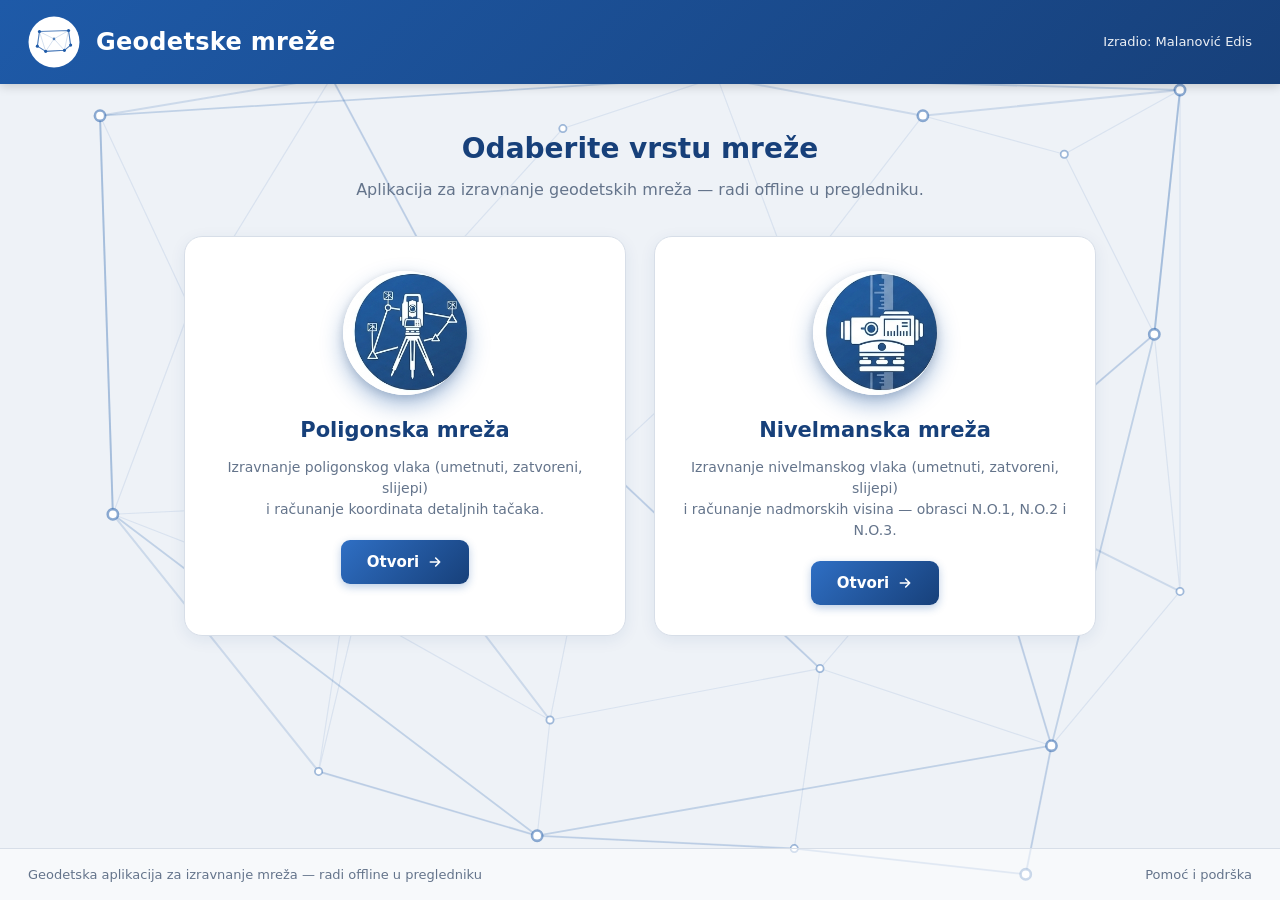
==== index.html @ 2ae34051 "Početna: logo = trijangulaciona mreža (bijeli krug, blago plave linije) Umjesto ikone totalne stanic" ====
<!DOCTYPE html>
<html lang="bs">
<head>
<meta charset="UTF-8" />
<meta name="viewport" content="width=device-width, initial-scale=1.0" />
<title>Geodetske mreže</title>
<link rel="icon" type="image/png" sizes="512x512" href="poligon-app/ikona-512.png" />
<link rel="icon" type="image/png" sizes="192x192" href="poligon-app/ikona-192.png" />
<link rel="icon" type="image/svg+xml" href="poligon-app/ikona-totalka.svg" />
<link rel="shortcut icon" href="poligon-app/favicon.ico" />
<meta name="theme-color" content="#1e5aa8" />
<style>
  :root{
    --plava:#1e5aa8; --plava-tamna:#17407a; --plava-svijetla:#2f6fc4;
    --zelena:#1f9d55; --siva:#64748b; --svijetla:#f1f5f9;
    --obrub:#d7dee8; --tekst:#1e293b;
  }
  *{box-sizing:border-box}
  body{
    margin:0;font-family:"Segoe UI",system-ui,Arial,sans-serif;
    color:var(--tekst);line-height:1.5;min-height:100vh;
    display:flex;flex-direction:column;
    background:#eef2f7;
    position:relative;
  }
  /* pozadina: geodetska (trijangulaciona) mreža — vidljiva, suptilno plava */
  body::before{
    content:"";position:fixed;inset:0;z-index:0;pointer-events:none;opacity:1;
    background-color:#eef2f7;
    background-repeat:no-repeat;
    background-position:center;
    background-size:cover;
    background-image:url("data:image/svg+xml;utf8,\
<svg xmlns='http://www.w3.org/2000/svg' width='1000' height='700' viewBox='0 0 1000 700' preserveAspectRatio='xMidYMid slice'>\
<g fill='none' stroke='%231e5aa8' stroke-linecap='round' stroke-linejoin='round'>\
<g stroke-opacity='0.10' stroke-width='0.9'>\
<path d='M80 90 L150 240 M260 60 L150 240 M260 60 L340 210 M440 100 L340 210 M440 100 L560 60 M560 60 L620 220 M720 90 L620 220 M720 90 L830 120 M830 120 L900 260 M920 70 L830 120 \
M150 240 L90 400 M150 240 L340 210 M340 210 L300 390 M340 210 L470 360 M620 220 L470 360 M620 220 L760 380 M900 260 L760 380 M830 120 L900 260 \
M90 400 L270 470 M300 390 L90 400 M300 390 L470 360 M300 390 L250 600 M470 360 L430 560 M470 360 L640 520 M760 380 L640 520 M760 380 L820 580 M900 260 L920 460 M900 260 L760 380 \
M270 470 L250 600 M270 470 L430 560 M250 600 L420 650 M430 560 L420 650 M430 560 L640 520 M640 520 L620 660 M420 650 L620 660 M640 520 L820 580 M820 580 L920 460 M820 580 L800 680 M620 660 L800 680 M920 460 L920 70'/>\
</g>\
<g stroke-opacity='0.16' stroke-width='1.6'>\
<path d='M80 90 L260 60 L560 60 L720 90 L920 70 M920 70 L900 260 L760 380 L820 580 L800 680 M800 680 L620 660 L420 650 L250 600 L90 400 L80 90'/>\
<path d='M260 60 L340 210 L470 360 L640 520 M150 240 L300 390 L430 560 M620 220 L760 380 L920 460'/>\
</g>\
<g stroke-opacity='0.22' stroke-width='1.4'>\
<path d='M80 90 L560 60 L920 70 L900 260 L820 580 L420 650 L90 400 Z'/>\
</g>\
</g>\
<g stroke='%231e5aa8' fill='white'>\
<circle cx='80' cy='90' r='4' stroke-width='2' stroke-opacity='0.5'/>\
<circle cx='260' cy='60' r='4' stroke-width='2' stroke-opacity='0.5'/>\
<circle cx='560' cy='60' r='4' stroke-width='2' stroke-opacity='0.5'/>\
<circle cx='720' cy='90' r='4' stroke-width='2' stroke-opacity='0.5'/>\
<circle cx='920' cy='70' r='4' stroke-width='2' stroke-opacity='0.5'/>\
<circle cx='900' cy='260' r='4' stroke-width='2' stroke-opacity='0.5'/>\
<circle cx='820' cy='580' r='4' stroke-width='2' stroke-opacity='0.5'/>\
<circle cx='800' cy='680' r='4' stroke-width='2' stroke-opacity='0.5'/>\
<circle cx='420' cy='650' r='4' stroke-width='2' stroke-opacity='0.5'/>\
<circle cx='90' cy='400' r='4' stroke-width='2' stroke-opacity='0.5'/>\
<circle cx='150' cy='240' r='2.8' stroke-width='1.4' stroke-opacity='0.4'/>\
<circle cx='340' cy='210' r='2.8' stroke-width='1.4' stroke-opacity='0.4'/>\
<circle cx='440' cy='100' r='2.8' stroke-width='1.4' stroke-opacity='0.4'/>\
<circle cx='620' cy='220' r='2.8' stroke-width='1.4' stroke-opacity='0.4'/>\
<circle cx='830' cy='120' r='2.8' stroke-width='1.4' stroke-opacity='0.4'/>\
<circle cx='300' cy='390' r='2.8' stroke-width='1.4' stroke-opacity='0.4'/>\
<circle cx='470' cy='360' r='2.8' stroke-width='1.4' stroke-opacity='0.4'/>\
<circle cx='760' cy='380' r='2.8' stroke-width='1.4' stroke-opacity='0.4'/>\
<circle cx='920' cy='460' r='2.8' stroke-width='1.4' stroke-opacity='0.4'/>\
<circle cx='270' cy='470' r='2.8' stroke-width='1.4' stroke-opacity='0.4'/>\
<circle cx='430' cy='560' r='2.8' stroke-width='1.4' stroke-opacity='0.4'/>\
<circle cx='640' cy='520' r='2.8' stroke-width='1.4' stroke-opacity='0.4'/>\
<circle cx='250' cy='600' r='2.8' stroke-width='1.4' stroke-opacity='0.4'/>\
<circle cx='620' cy='660' r='2.8' stroke-width='1.4' stroke-opacity='0.4'/>\
</g></svg>");
  }
  header, main, footer{position:relative;z-index:1}

  /* ---------- Zaglavlje ---------- */
  .zaglavlje{
    display:flex;align-items:center;gap:16px;
    background:linear-gradient(135deg,var(--plava),var(--plava-tamna));
    color:#fff;padding:16px 28px;box-shadow:0 2px 10px rgba(0,0,0,.18);
  }
  .zaglavlje .logo{display:flex;align-items:center;justify-content:center;flex:0 0 auto}
  .zaglavlje h1{margin:0;font-size:24px;font-weight:700;letter-spacing:.3px}
  .zaglavlje .naslov-blok{flex:1}
  .zaglavlje .autor{font-size:13px;opacity:.92;white-space:nowrap}

  /* ---------- Glavni dio ---------- */
  main{max-width:960px;margin:0 auto;padding:44px 24px 20px;flex:1;width:100%}
  .uvod{text-align:center;margin-bottom:34px}
  .uvod h2{color:var(--plava-tamna);font-size:28px;margin:0 0 8px;font-weight:700}
  .uvod p{color:var(--siva);font-size:16px;margin:0}

  .izbor{display:grid;grid-template-columns:1fr 1fr;gap:28px}
  @media(max-width:680px){.izbor{grid-template-columns:1fr}}
  .kartica-mreze{
    display:flex;flex-direction:column;align-items:center;text-align:center;
    background:#fff;border:1px solid var(--obrub);border-radius:18px;
    padding:30px 26px;text-decoration:none;color:var(--tekst);
    box-shadow:0 4px 16px rgba(30,64,122,.08);
    transition:transform .16s,box-shadow .16s,border-color .16s;
  }
  .kartica-mreze:hover{transform:translateY(-5px);box-shadow:0 14px 30px rgba(30,90,168,.20);border-color:var(--plava)}
  .kartica-mreze .ikona{
    width:132px;height:132px;margin-bottom:16px;
    display:flex;align-items:center;justify-content:center;
  }
  .kartica-mreze .ikona img{
    width:124px;height:124px;border-radius:50%;object-fit:cover;
    box-shadow:0 10px 22px rgba(30,90,168,.38), 0 3px 8px rgba(0,0,0,.14);
  }
  .kartica-mreze h3{margin:0 0 10px;font-size:21px;color:var(--plava-tamna);font-weight:700}
  .kartica-mreze p{margin:0 0 20px;color:var(--siva);font-size:14px;min-height:44px}
  .kartica-mreze .otvori{
    display:inline-flex;align-items:center;gap:8px;
    background:linear-gradient(135deg,var(--plava-svijetla),var(--plava-tamna));
    color:#fff;padding:11px 26px;border-radius:9px;font-weight:600;font-size:15px;
    box-shadow:0 3px 8px rgba(30,90,168,.3);transition:filter .15s;
  }
  .kartica-mreze:hover .otvori{filter:brightness(1.08)}
  .otvori svg{transition:transform .15s}
  .kartica-mreze:hover .otvori svg{transform:translateX(3px)}

  /* ---------- Podnožje ---------- */
  .podnozje{
    display:flex;justify-content:space-between;align-items:center;gap:12px;flex-wrap:wrap;
    color:var(--siva);font-size:13px;padding:16px 28px;margin-top:20px;
    border-top:1px solid var(--obrub);background:rgba(255,255,255,.55);
  }
  .podnozje a{color:var(--siva);text-decoration:none}
  .podnozje a:hover{color:var(--plava);text-decoration:underline}
</style>
</head>
<body>
<header class="zaglavlje">
  <div class="logo" aria-hidden="true">
    <!-- LOGO: trijangulaciona mreža (bijeli krug, blago plave linije — kao podloga) -->
    <svg width="52" height="52" viewBox="0 0 100 100">
      <circle cx="50" cy="50" r="49" fill="#ffffff"/>
      <g fill="none" stroke="#1e5aa8" stroke-linecap="round" stroke-linejoin="round">
        <g stroke-opacity="0.35" stroke-width="1">
          <path d="M22 30 L50 44 M78 28 L50 44 M50 44 L34 68 M50 44 L70 66 M22 30 L34 68 M78 28 L70 66 M34 68 L70 66 M22 30 L18 58 M18 58 L34 68 M78 28 L82 56 M82 56 L70 66"/>
        </g>
        <g stroke-opacity="0.75" stroke-width="2">
          <path d="M22 30 L78 28 L82 56 L70 66 L34 68 L18 58 Z"/>
        </g>
      </g>
      <g fill="#1e5aa8">
        <circle cx="22" cy="30" r="3"/><circle cx="78" cy="28" r="3"/><circle cx="82" cy="56" r="3"/>
        <circle cx="70" cy="66" r="3"/><circle cx="34" cy="68" r="3"/><circle cx="18" cy="58" r="3"/>
        <circle cx="50" cy="44" r="2.6" fill-opacity="0.7"/>
      </g>
    </svg>
  </div>
  <div class="naslov-blok"><h1>Geodetske mreže</h1></div>
  <div class="autor">Izradio: Malanović Edis</div>
</header>

<main>
  <div class="uvod">
    <h2>Odaberite vrstu mreže</h2>
    <p>Aplikacija za izravnanje geodetskih mreža — radi offline u pregledniku.</p>
  </div>

  <div class="izbor">
    <!-- ======== Poligonska mreža ======== -->
    <a class="kartica-mreze" href="poligon-app/index.html">
      <div class="ikona" aria-hidden="true">
        <img src="ikone/icon_poligonska.png" alt="Poligonska mreža" />
      </div>
      <h3>Poligonska mreža</h3>
      <p>Izravnanje poligonskog vlaka (umetnuti, zatvoreni, slijepi)<br>i računanje koordinata detaljnih tačaka.</p>
      <span class="otvori">Otvori
        <svg width="16" height="16" viewBox="0 0 24 24" fill="none" stroke="#fff" stroke-width="2.4" stroke-linecap="round" stroke-linejoin="round"><path d="M5 12h14M13 6l6 6-6 6"/></svg>
      </span>
    </a>

    <!-- ======== Nivelmanska mreža ======== -->
    <a class="kartica-mreze" href="nivelman-app/index.html">
      <div class="ikona" aria-hidden="true">
        <img src="ikone/icon_nivelmanska.png" alt="Nivelmanska mreža" />
      </div>
      <h3>Nivelmanska mreža</h3>
      <p>Izravnanje nivelmanskog vlaka (umetnuti, zatvoreni, slijepi)<br>i računanje nadmorskih visina — obrasci N.O.1, N.O.2 i N.O.3.</p>
      <span class="otvori">Otvori
        <svg width="16" height="16" viewBox="0 0 24 24" fill="none" stroke="#fff" stroke-width="2.4" stroke-linecap="round" stroke-linejoin="round"><path d="M5 12h14M13 6l6 6-6 6"/></svg>
      </span>
    </a>
  </div>

</main>

<footer class="podnozje">
  <span>Geodetska aplikacija za izravnanje mreža — radi offline u pregledniku</span>
  <span>Pomoć i podrška</span>
</footer>
</body>
</html>
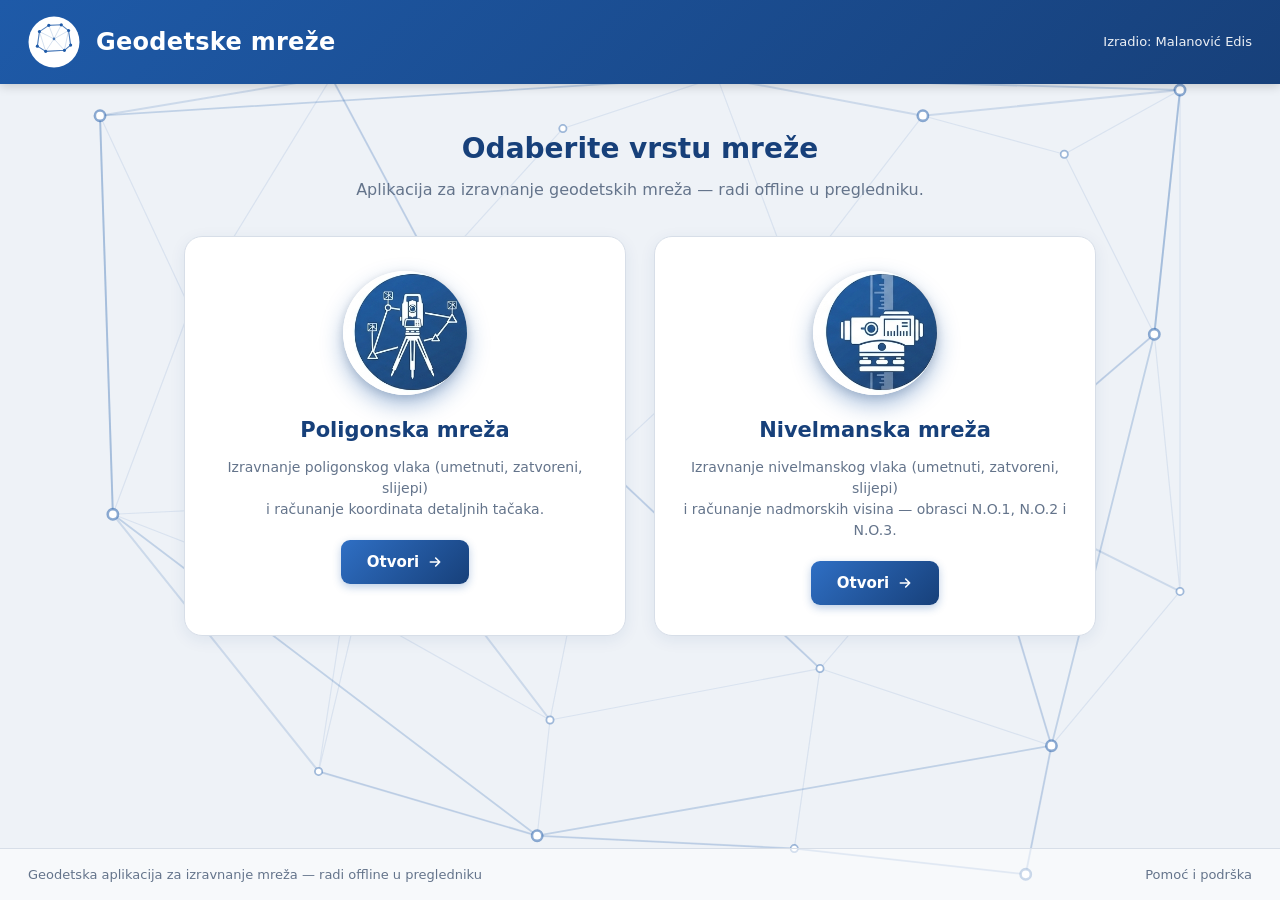
==== commit 3f56c4ab: "Logo mreže: dodane 2 tačke u gornjem dijelu, spojene debljom linijom Samo logo pored naslova (ne poz" ====
--- a/index.html
+++ b/index.html
@@ -141,13 +141,14 @@
       <circle cx="50" cy="50" r="49" fill="#ffffff"/>
       <g fill="none" stroke="#1e5aa8" stroke-linecap="round" stroke-linejoin="round">
         <g stroke-opacity="0.35" stroke-width="1">
-          <path d="M22 30 L50 44 M78 28 L50 44 M50 44 L34 68 M50 44 L70 66 M22 30 L34 68 M78 28 L70 66 M34 68 L70 66 M22 30 L18 58 M18 58 L34 68 M78 28 L82 56 M82 56 L70 66"/>
+          <path d="M22 30 L50 44 M78 28 L50 44 M50 44 L34 68 M50 44 L70 66 M22 30 L34 68 M78 28 L70 66 M34 68 L70 66 M22 30 L18 58 M18 58 L34 68 M78 28 L82 56 M82 56 L70 66 M40 18 L50 44 M64 17 L50 44"/>
         </g>
         <g stroke-opacity="0.75" stroke-width="2">
-          <path d="M22 30 L78 28 L82 56 L70 66 L34 68 L18 58 Z"/>
+          <path d="M22 30 L40 18 L64 17 L78 28 L82 56 L70 66 L34 68 L18 58 Z"/>
         </g>
       </g>
       <g fill="#1e5aa8">
+        <circle cx="40" cy="18" r="3"/><circle cx="64" cy="17" r="3"/>
         <circle cx="22" cy="30" r="3"/><circle cx="78" cy="28" r="3"/><circle cx="82" cy="56" r="3"/>
         <circle cx="70" cy="66" r="3"/><circle cx="34" cy="68" r="3"/><circle cx="18" cy="58" r="3"/>
         <circle cx="50" cy="44" r="2.6" fill-opacity="0.7"/>
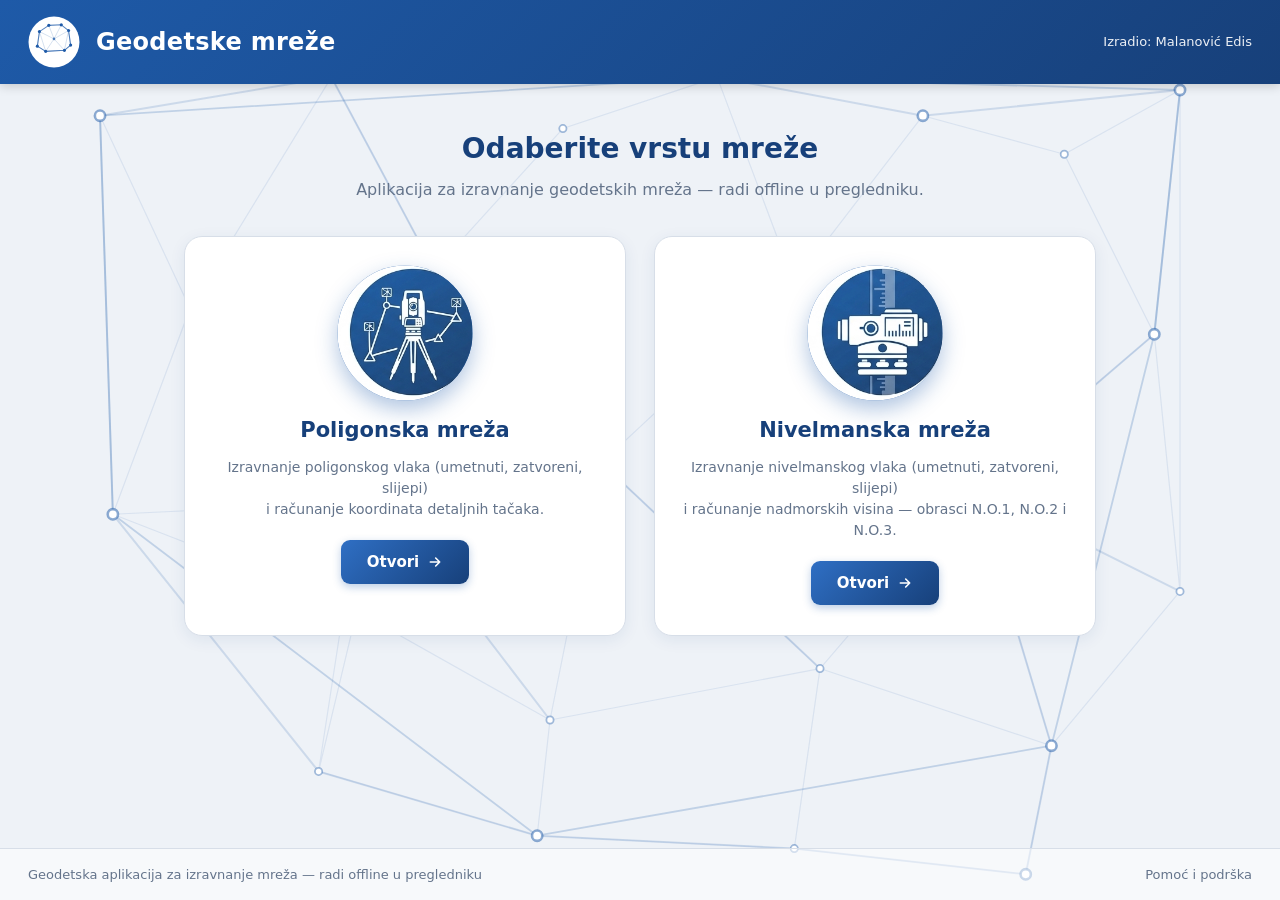
==== commit dcb8d4f4: "Dorade: čist logo na karticama (bez bijelog polumjeseca), bijela podloga loga u zaglavlju, kraće upu" ====
--- a/index.html
+++ b/index.html
@@ -109,7 +109,9 @@
   }
   .kartica-mreze .ikona img{
     width:124px;height:124px;border-radius:50%;object-fit:cover;
-    box-shadow:0 10px 22px rgba(30,90,168,.38), 0 3px 8px rgba(0,0,0,.14);
+    transform:scale(1.09);
+    background:#1e5aa8;
+    box-shadow:0 8px 20px rgba(30,90,168,.35);
   }
   .kartica-mreze h3{margin:0 0 10px;font-size:21px;color:var(--plava-tamna);font-weight:700}
   .kartica-mreze p{margin:0 0 20px;color:var(--siva);font-size:14px;min-height:44px}
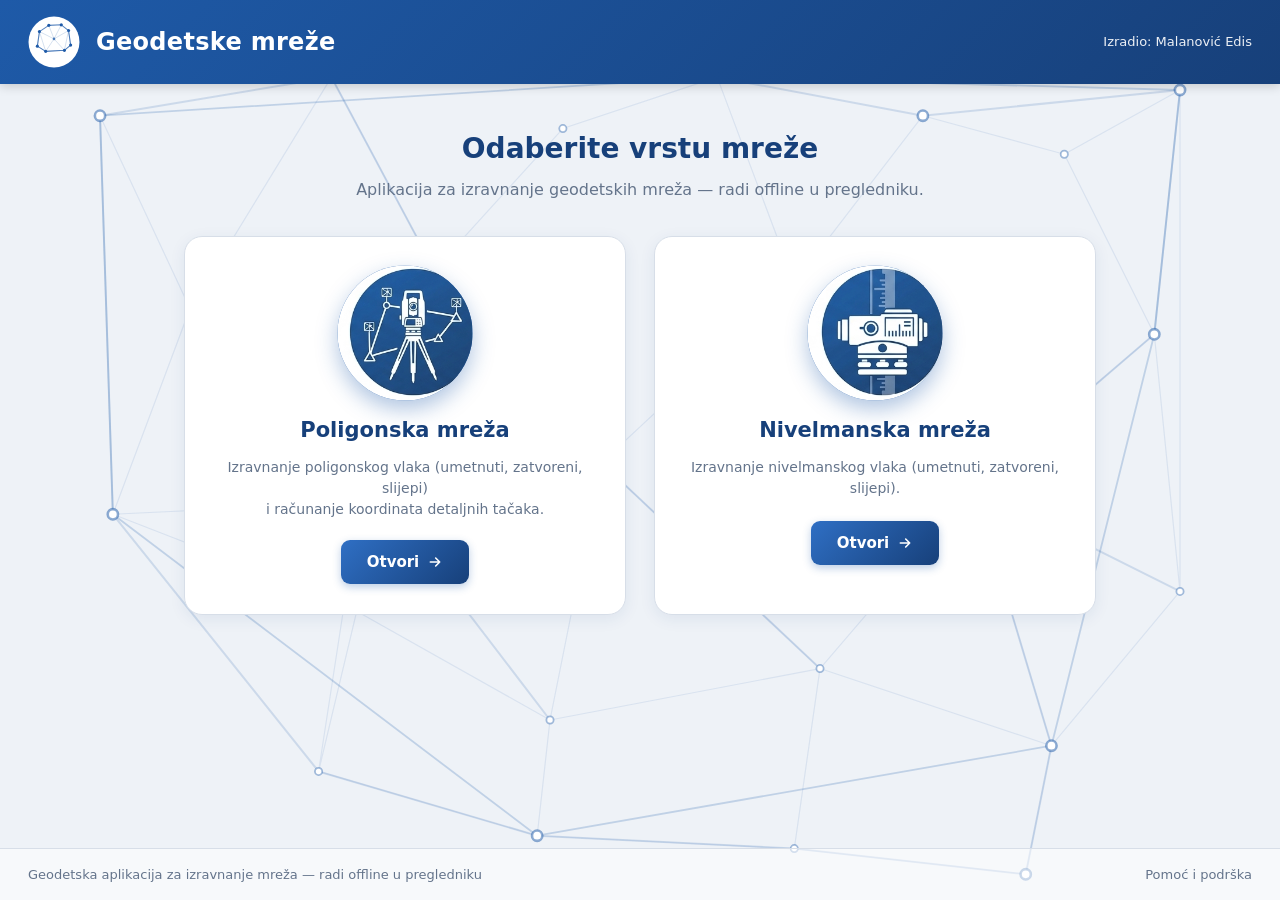
==== commit 00d08ad4: "Nivelmanska: logo = plavi nivelir na bijelom, kraći opis/uputa/napomena - Logo u zaglavlju: plavi ni" ====
--- a/index.html
+++ b/index.html
@@ -186,7 +186,7 @@
         <img src="ikone/icon_nivelmanska.png" alt="Nivelmanska mreža" />
       </div>
       <h3>Nivelmanska mreža</h3>
-      <p>Izravnanje nivelmanskog vlaka (umetnuti, zatvoreni, slijepi)<br>i računanje nadmorskih visina — obrasci N.O.1, N.O.2 i N.O.3.</p>
+      <p>Izravnanje nivelmanskog vlaka (umetnuti, zatvoreni, slijepi).</p>
       <span class="otvori">Otvori
         <svg width="16" height="16" viewBox="0 0 24 24" fill="none" stroke="#fff" stroke-width="2.4" stroke-linecap="round" stroke-linejoin="round"><path d="M5 12h14M13 6l6 6-6 6"/></svg>
       </span>
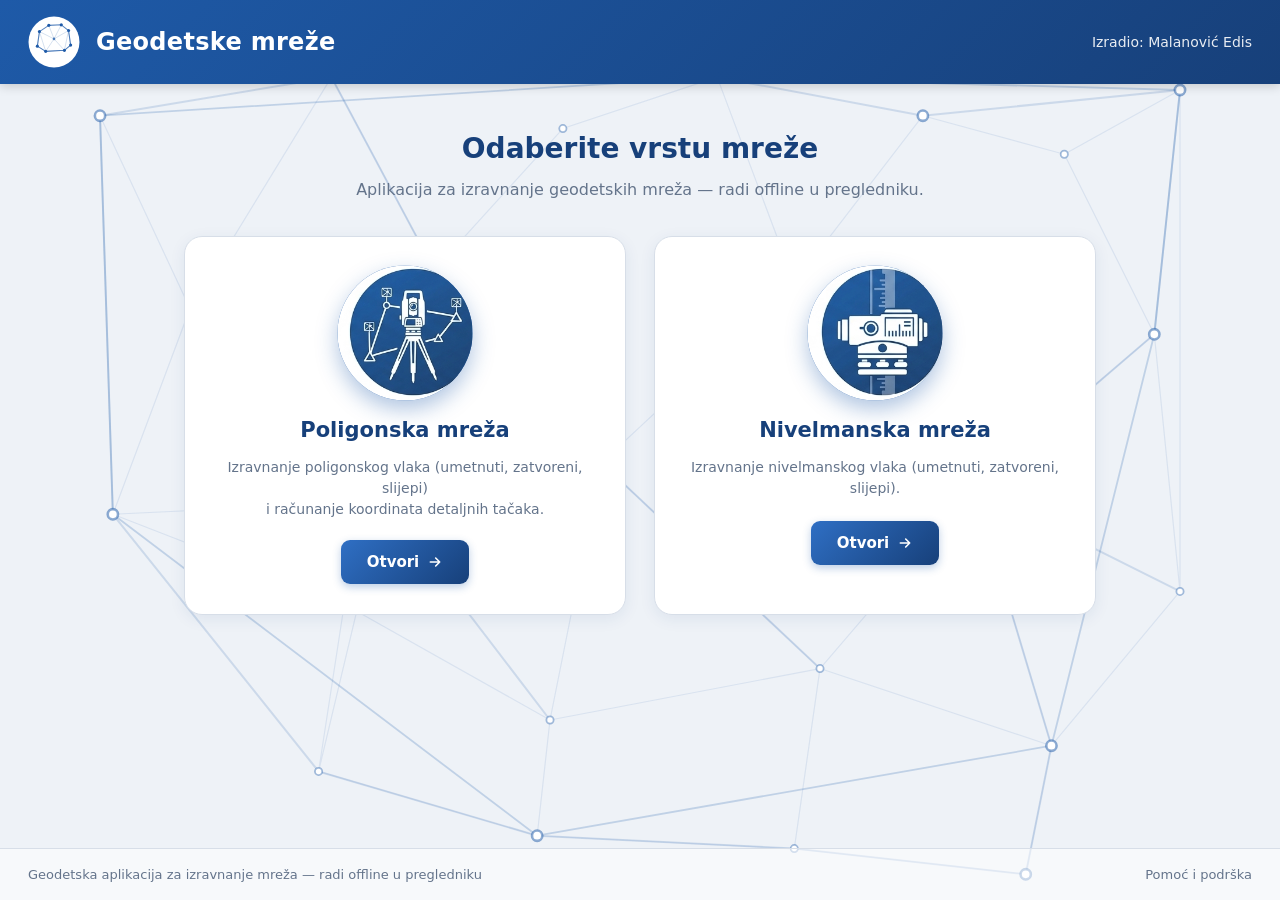
==== commit da783e91: "Poslovi: prozor se ne otvara sam pri ulasku; ime autora 14px na početnoj kao u aplikacijama" ====
--- a/index.html
+++ b/index.html
@@ -4,10 +4,12 @@
 <meta charset="UTF-8" />
 <meta name="viewport" content="width=device-width, initial-scale=1.0" />
 <title>Geodetske mreže</title>
-<link rel="icon" type="image/png" sizes="512x512" href="poligon-app/ikona-512.png" />
-<link rel="icon" type="image/png" sizes="192x192" href="poligon-app/ikona-192.png" />
-<link rel="icon" type="image/svg+xml" href="poligon-app/ikona-totalka.svg" />
-<link rel="shortcut icon" href="poligon-app/favicon.ico" />
+<link rel="icon" type="image/svg+xml" href="ikone/ikona-mreza.svg" />
+<link rel="icon" type="image/png" sizes="512x512" href="ikone/ikona-512.png" />
+<link rel="icon" type="image/png" sizes="192x192" href="ikone/ikona-192.png" />
+<link rel="shortcut icon" href="ikone/favicon.ico" />
+<link rel="apple-touch-icon" href="ikone/apple-touch-icon.png" />
+<link rel="manifest" href="manifest.json" />
 <meta name="theme-color" content="#1e5aa8" />
 <style>
   :root{
@@ -85,7 +87,7 @@
   .zaglavlje .logo{display:flex;align-items:center;justify-content:center;flex:0 0 auto}
   .zaglavlje h1{margin:0;font-size:24px;font-weight:700;letter-spacing:.3px}
   .zaglavlje .naslov-blok{flex:1}
-  .zaglavlje .autor{font-size:13px;opacity:.92;white-space:nowrap}
+  .zaglavlje .autor{font-size:14px;opacity:.9;white-space:nowrap}
 
   /* ---------- Glavni dio ---------- */
   main{max-width:960px;margin:0 auto;padding:44px 24px 20px;flex:1;width:100%}
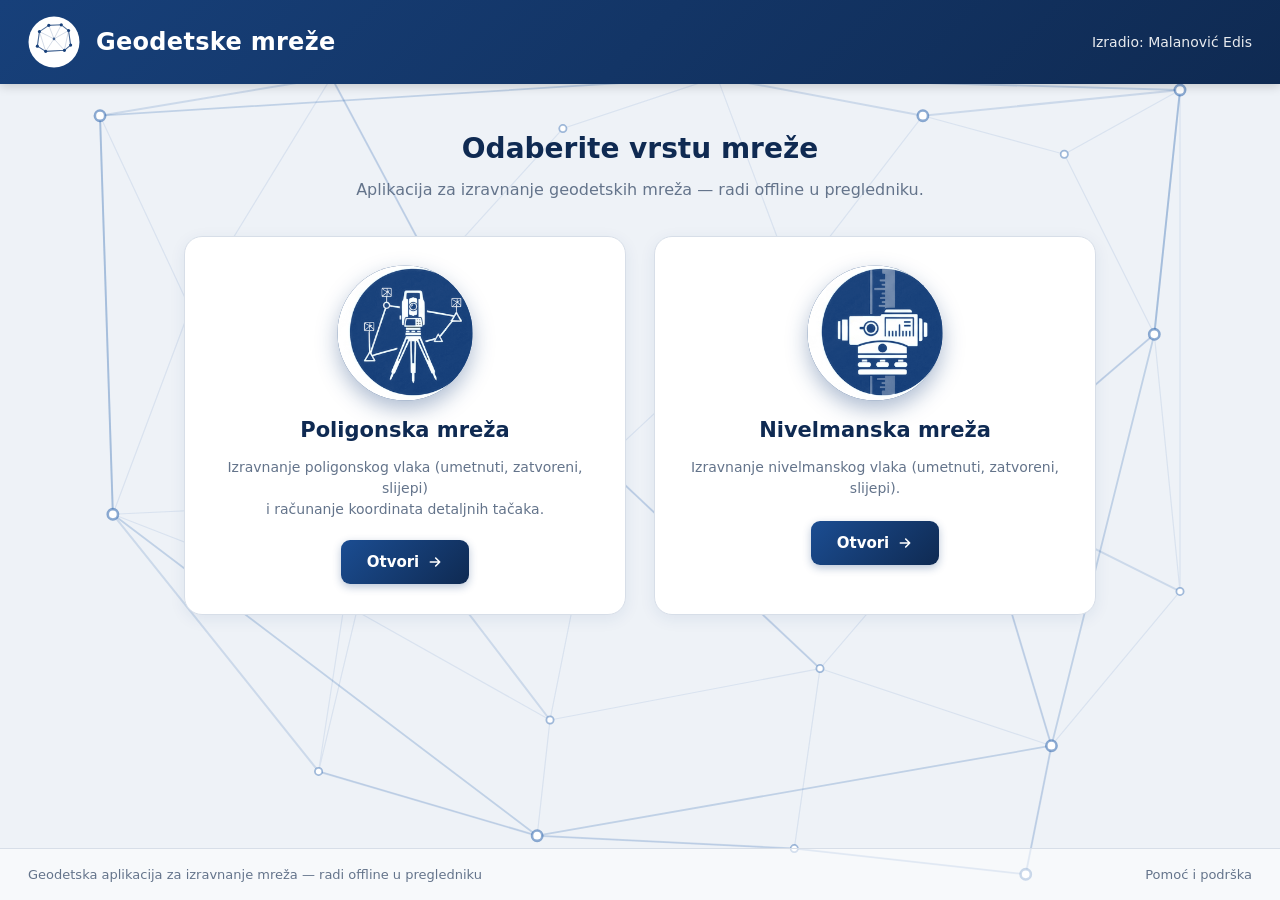
==== commit 22bf4215: "Izgled: teget/tamnoplava paleta umjesto svijetlo plave; prebojene ikone i logotipi" ====
--- a/index.html
+++ b/index.html
@@ -10,10 +10,10 @@
 <link rel="shortcut icon" href="ikone/favicon.ico" />
 <link rel="apple-touch-icon" href="ikone/apple-touch-icon.png" />
 <link rel="manifest" href="manifest.json" />
-<meta name="theme-color" content="#1e5aa8" />
+<meta name="theme-color" content="#17407a" />
 <style>
   :root{
-    --plava:#1e5aa8; --plava-tamna:#17407a; --plava-svijetla:#2f6fc4;
+    --plava:#17407a; --plava-tamna:#0f2a52; --plava-svijetla:#1b4d92;
     --zelena:#1f9d55; --siva:#64748b; --svijetla:#f1f5f9;
     --obrub:#d7dee8; --tekst:#1e293b;
   }
@@ -104,7 +104,7 @@
     box-shadow:0 4px 16px rgba(30,64,122,.08);
     transition:transform .16s,box-shadow .16s,border-color .16s;
   }
-  .kartica-mreze:hover{transform:translateY(-5px);box-shadow:0 14px 30px rgba(30,90,168,.20);border-color:var(--plava)}
+  .kartica-mreze:hover{transform:translateY(-5px);box-shadow:0 14px 30px rgba(23,64,122,.20);border-color:var(--plava)}
   .kartica-mreze .ikona{
     width:132px;height:132px;margin-bottom:16px;
     display:flex;align-items:center;justify-content:center;
@@ -112,8 +112,8 @@
   .kartica-mreze .ikona img{
     width:124px;height:124px;border-radius:50%;object-fit:cover;
     transform:scale(1.09);
-    background:#1e5aa8;
-    box-shadow:0 8px 20px rgba(30,90,168,.35);
+    background:#17407a;
+    box-shadow:0 8px 20px rgba(23,64,122,.35);
   }
   .kartica-mreze h3{margin:0 0 10px;font-size:21px;color:var(--plava-tamna);font-weight:700}
   .kartica-mreze p{margin:0 0 20px;color:var(--siva);font-size:14px;min-height:44px}
@@ -121,7 +121,7 @@
     display:inline-flex;align-items:center;gap:8px;
     background:linear-gradient(135deg,var(--plava-svijetla),var(--plava-tamna));
     color:#fff;padding:11px 26px;border-radius:9px;font-weight:600;font-size:15px;
-    box-shadow:0 3px 8px rgba(30,90,168,.3);transition:filter .15s;
+    box-shadow:0 3px 8px rgba(23,64,122,.3);transition:filter .15s;
   }
   .kartica-mreze:hover .otvori{filter:brightness(1.08)}
   .otvori svg{transition:transform .15s}
@@ -143,7 +143,7 @@
     <!-- LOGO: trijangulaciona mreža (bijeli krug, blago plave linije — kao podloga) -->
     <svg width="52" height="52" viewBox="0 0 100 100">
       <circle cx="50" cy="50" r="49" fill="#ffffff"/>
-      <g fill="none" stroke="#1e5aa8" stroke-linecap="round" stroke-linejoin="round">
+      <g fill="none" stroke="#17407a" stroke-linecap="round" stroke-linejoin="round">
         <g stroke-opacity="0.35" stroke-width="1">
           <path d="M22 30 L50 44 M78 28 L50 44 M50 44 L34 68 M50 44 L70 66 M22 30 L34 68 M78 28 L70 66 M34 68 L70 66 M22 30 L18 58 M18 58 L34 68 M78 28 L82 56 M82 56 L70 66 M40 18 L50 44 M64 17 L50 44"/>
         </g>
@@ -151,7 +151,7 @@
           <path d="M22 30 L40 18 L64 17 L78 28 L82 56 L70 66 L34 68 L18 58 Z"/>
         </g>
       </g>
-      <g fill="#1e5aa8">
+      <g fill="#17407a">
         <circle cx="40" cy="18" r="3"/><circle cx="64" cy="17" r="3"/>
         <circle cx="22" cy="30" r="3"/><circle cx="78" cy="28" r="3"/><circle cx="82" cy="56" r="3"/>
         <circle cx="70" cy="66" r="3"/><circle cx="34" cy="68" r="3"/><circle cx="18" cy="58" r="3"/>
